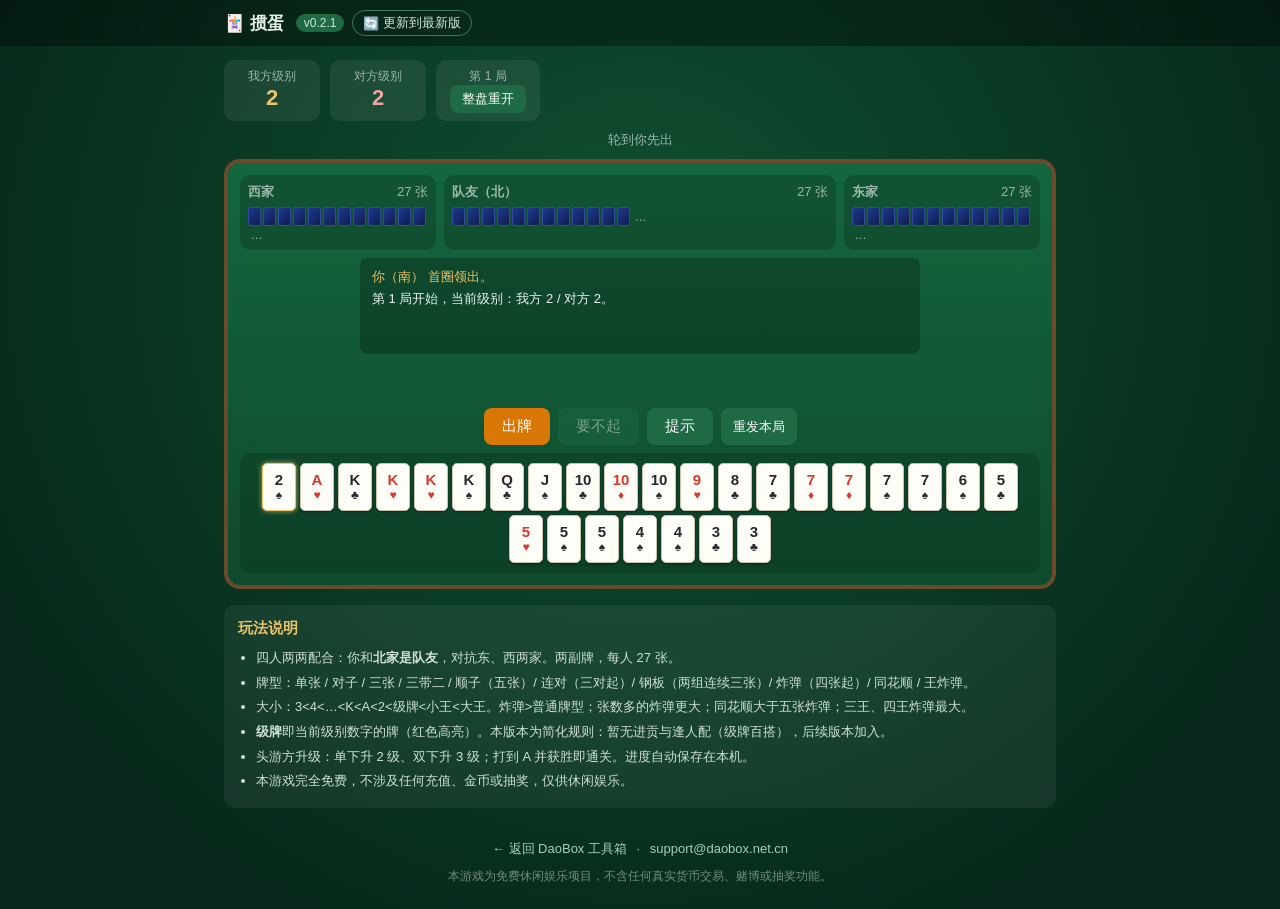
==== public/index.html @ 1a46c07b "seo: 补 robots/sitemap + 首页关键词 TDK（百度/Google 收录优化，儿童教育主轴）" ====
<!DOCTYPE html>
<html lang="zh-CN">
<head>
  <script>
    // 双域名适配：国内 daobox.net.cn / 海外 daobox.app（掼蛋暂只部署国内）
    window.DB_HOME = location.hostname.indexOf('daobox.net.cn') !== -1
      ? 'https://daobox.net.cn' : 'https://daobox.app';
  </script>
  <meta charset="UTF-8">
  <meta name="viewport" content="width=device-width, initial-scale=1.0, viewport-fit=cover">
  <title>掼蛋在线玩 - 经典掼蛋纸牌游戏免费对战 | 道盒 DaoBox</title>
  <meta name="description" content="DaoBox 掼蛋：经典四人两两配合纸牌竞技，单机 AI 对手免费畅玩，随时来一局。规则正统、出牌流畅，掼蛋爱好者与新手都能快速上手。"
  <meta name="keywords" content="掼蛋,掼蛋在线玩,掼蛋游戏,纸牌游戏,棋牌游戏">
  <link rel="manifest" href="manifest.json">
  <link rel="icon" href="icons/favicon.svg" type="image/svg+xml">
  <link rel="apple-touch-icon" href="icons/apple-touch-icon.png">
  <meta name="theme-color" content="#0f5132">
  <link rel="stylesheet" href="style.css?v=1">
</head>
<body>
  <header class="topbar">
    <div class="topbar-inner">
      <div class="brand">🃏 掼蛋</div>
      <div class="topbar-tools"><span class="version-badge" id="app-version">v0.1.0</span><button class="refresh-btn" id="refresh-btn" type="button" aria-label="更新到最新版">🔄<span class="rb-full">更新到最新版</span><span class="rb-short">更新</span></button></div>
      <div class="topbar-slot" id="db-account-slot"></div>
    </div>
  </header>

  <main class="page">
    <section class="hud">
      <div class="score-box"><div class="score-label">我方级别</div><div class="score-value level-badge" id="level-us">2</div></div>
      <div class="score-box"><div class="score-label">对方级别</div><div class="score-value level-badge them" id="level-them">2</div></div>
      <div class="score-box"><div class="score-label" id="hand-num">第 1 局</div><button id="btn-reset-all" class="btn small" type="button">整盘重开</button></div>
    </section>

    <p class="hint" id="trick-info">点「开始」发牌</p>

    <div class="table">
      <div class="seat seat-n" id="seat-2"></div>
      <div class="seat seat-w" id="seat-3"></div>
      <div class="seat seat-e" id="seat-1"></div>
      <div class="center-info">
        <div id="game-log" class="game-log" aria-live="polite"></div>
      </div>
      <div class="my-zone">
        <div class="controls">
          <button id="btn-play" class="btn primary" type="button">出牌</button>
          <button id="btn-pass" class="btn" type="button">要不起</button>
          <button id="btn-hint" class="btn" type="button">提示</button>
          <button id="btn-new-hand" class="btn small" type="button">重发本局</button>
        </div>
        <div id="my-hand" class="my-hand" aria-label="你的手牌"></div>
      </div>
    </div>

    <div id="flash" class="flash hidden"></div>

    <section class="tips">
      <h2>玩法说明</h2>
      <ul>
        <li>四人两两配合：你和<b>北家是队友</b>，对抗东、西两家。两副牌，每人 27 张。</li>
        <li>牌型：单张 / 对子 / 三张 / 三带二 / 顺子（五张）/ 连对（三对起）/ 钢板（两组连续三张）/ 炸弹（四张起）/ 同花顺 / 王炸弹。</li>
        <li>大小：3&lt;4&lt;…&lt;K&lt;A&lt;2&lt;级牌&lt;小王&lt;大王。炸弹&gt;普通牌型；张数多的炸弹更大；同花顺大于五张炸弹；三王、四王炸弹最大。</li>
        <li><b>级牌</b>即当前级别数字的牌（红色高亮）。本版本为简化规则：暂无进贡与逢人配（级牌百搭），后续版本加入。</li>
        <li>头游方升级：单下升 2 级、双下升 3 级；打到 A 并获胜即通关。进度自动保存在本机。</li>
        <li>本游戏完全免费，不涉及任何充值、金币或抽奖，仅供休闲娱乐。</li>
      </ul>
    </section>
  </main>

  <!-- 局结算弹窗 -->
  <div id="result-modal" class="modal hidden">
    <div class="modal-box">
      <h3 id="result-title">本局结束</h3>
      <div id="result-body"></div>
      <button id="btn-next-hand" class="btn primary" type="button">下一局</button>
    </div>
  </div>

  <!-- 时长锁定弹窗 -->
  <div id="time-lock" class="modal hidden">
    <div class="modal-box">
      <h3>今日娱乐时长已用完</h3>
      <p>游客每天 15 分钟、注册用户 30 分钟（邀好友注册当天可加时）。注册登录解锁更多时长。</p>
      <a id="lock-login" class="btn primary" href="#">注册 / 登录</a>
      <button id="lock-close" class="btn" type="button">知道了</button>
    </div>
  </div>

  <footer class="footer">
    <a id="home-link" href="javascript:void(0)">← 返回 DaoBox 工具箱</a>
    <span class="dot">·</span>
    <span id="contact-email"></span>
  </footer>
  <p class="disclaimer">本游戏为免费休闲娱乐项目，不含任何真实货币交易、赌博或抽奖功能。</p>

  <script>
    // 联系邮箱运行时拼接（防 Cloudflare obfuscate）
    (function () {
      var u = 'support', d = 'daobox.net.cn';
      document.getElementById('contact-email').innerHTML =
        '<a href="mailto:' + u + '@' + d + '">' + u + '@' + d + '</a>';
    })();
  </script>
  <script src="rules.js?v=2"></script>
  <script src="ai.js?v=1"></script>
  <script src="app.js?v=3"></script>
  <script>document.write('<script src="' + window.DB_HOME + '/portal.js" data-app="guandan"><\/script>');</script>
  <script>
    (function () {
      var login = document.getElementById('lock-login');
      if (login) login.href = window.DB_HOME + '/login?src=guandan';
      var home = document.getElementById('home-link');
      if (home) home.href = window.DB_HOME + '?src=guandan';
    })();
  </script>
  <script>
    if ('serviceWorker' in navigator) {
      window.addEventListener('load', function () {
        navigator.serviceWorker.register('./service-worker.js').catch(function () {});
      });
    }
  
      // 切回前台时触发 SW 更新检查（覆盖长期不关闭的页面，方案A）
      document.addEventListener('visibilitychange', function () {
        if (document.visibilityState !== 'visible' || !('serviceWorker' in navigator)) return;
        navigator.serviceWorker.getRegistration().then(function (r) {
          if (r) r.update().catch(function () {});
        }).catch(function () {});
      });
  </script>
</body>
</html>
---- public/style.css ----
/* 掼蛋 PWA v0.1 */
:root {
  --felt: #0f5132;
  --felt-dark: #0b3d23;
  --bg: #07281a;
  --card-bg: #fffdf7;
  --red: #d43a2f;
  --black: #26292e;
  --gold: #e9c46a;
  --text: #e8f2ec;
  --muted: #9db8ab;
}
* { box-sizing: border-box; margin: 0; padding: 0; }
body {
  font-family: -apple-system, "PingFang SC", "Microsoft YaHei", sans-serif;
  background: radial-gradient(ellipse at 50% 30%, var(--felt) 0%, var(--bg) 80%);
  color: var(--text);
  min-height: 100vh;
}
.hidden { display: none !important; }

/* 顶栏（家族统一件） */
.topbar { background: rgba(0,0,0,.35); position: sticky; top: 0; z-index: 50; backdrop-filter: blur(6px); }
.topbar-inner { max-width: 860px; margin: 0 auto; display: flex; align-items: center; gap: 12px; padding: 10px 14px; flex-wrap: wrap; }
.brand { font-weight: 700; font-size: 17px; }
.topbar-tools { display: flex; align-items: center; gap: 8px; }
.version-badge { background: #1d6a45; color: #cfe8da; font-size: 12px; padding: 2px 8px; border-radius: 10px; }
.refresh-btn { background: none; border: 1px solid #3a7a58; color: #cfe8da; height: 26px; padding: 0 10px; border-radius: 999px; cursor: pointer; font-size: 13px; display: inline-flex; align-items: center; gap: 4px; white-space: nowrap; }
.topbar-slot { margin-left: auto; }

.page { max-width: 860px; margin: 0 auto; padding: 14px; }

/* HUD */
.hud { display: flex; gap: 10px; align-items: stretch; margin-bottom: 10px; flex-wrap: wrap; }
.score-box { background: rgba(255,255,255,.07); border-radius: 10px; padding: 8px 14px; text-align: center; min-width: 96px; }
.score-label { font-size: 12px; color: var(--muted); }
.score-value { font-size: 22px; font-weight: 700; color: var(--gold); }
.level-badge.them { color: #f0a5a0; }
.hint { text-align: center; color: var(--muted); font-size: 13px; margin-bottom: 10px; min-height: 18px; }

/* 牌桌 */
.table {
  background: linear-gradient(180deg, #14663f, #0e4a2d);
  border: 4px solid #6b4a2b;
  border-radius: 16px;
  padding: 12px;
  min-height: 430px;
  position: relative;
  display: grid;
  grid-template-columns: 1fr 2fr 1fr;
  grid-template-rows: auto 1fr auto;
  grid-template-areas: "w n e" "c c c" "me me me";
  gap: 8px;
}
.seat { background: rgba(0,0,0,.18); border-radius: 10px; padding: 8px; }
.seat-n { grid-area: n; }
.seat-w { grid-area: w; }
.seat-e { grid-area: e; }
.seat-head { display: flex; justify-content: space-between; font-size: 13px; color: var(--muted); margin-bottom: 6px; }
.seat-head.active b { color: var(--gold); }
.seat-head.active { outline: 1px solid var(--gold); border-radius: 6px; padding: 2px 6px; }
.pass-tag { color: #f0c0bc; font-size: 13px; margin: 4px 0; }
.played { display: flex; flex-wrap: wrap; gap: 3px; margin: 4px 0; }
.backs { display: flex; flex-wrap: wrap; gap: 2px; margin-top: 4px; }
.backs i { width: 13px; height: 19px; background: linear-gradient(135deg, #1d3a8f, #101c4d); border-radius: 2px; border: 1px solid #33499e; }
.backs em { color: var(--muted); font-size: 12px; align-self: center; margin-left: 3px; }

.center-info { grid-area: c; display: flex; justify-content: center; }
.game-log {
  width: 100%; max-width: 560px; background: rgba(0,0,0,.25);
  border-radius: 8px; padding: 8px 12px; font-size: 13px; line-height: 1.7;
  max-height: 96px; overflow: hidden;
}
.game-log div:first-child { color: var(--gold); }

/* 牌 */
.card {
  display: inline-flex; flex-direction: column; align-items: center; justify-content: center;
  width: 34px; height: 48px; background: var(--card-bg);
  border-radius: 5px; border: 1.5px solid #c9c2ae; color: var(--black);
  font-size: 14px; line-height: 1.1; user-select: none; cursor: pointer;
  box-shadow: 0 1px 2px rgba(0,0,0,.4);
}
.card b { font-size: 15px; }
.card i { font-style: normal; font-size: 12px; }
.card.red { color: var(--red); }
.card.level { border-color: var(--gold); box-shadow: 0 0 5px rgba(233,196,106,.8); }
.card.mini { width: 26px; height: 37px; font-size: 11px; cursor: default; }
.card.mini b { font-size: 12px; }
.card.mini i { font-size: 10px; }
.card.joker { width: 40px; font-size: 11px; }

.my-zone { grid-area: me; }
.controls { display: flex; gap: 8px; justify-content: center; margin-bottom: 8px; flex-wrap: wrap; }
.my-hand {
  display: flex; flex-wrap: wrap; gap: 4px; justify-content: center;
  background: rgba(0,0,0,.15); border-radius: 10px; padding: 10px; min-height: 74px;
}
.my-hand .card.sel { transform: translateY(-10px); border-color: var(--gold); box-shadow: 0 4px 8px rgba(0,0,0,.5); }
.empty-tip { color: var(--muted); font-size: 13px; align-self: center; }

/* 按钮 */
.btn {
  background: #1d6a45; color: #fff; border: none; border-radius: 8px;
  padding: 9px 18px; font-size: 15px; cursor: pointer;
}
.btn.primary { background: #d97706; }
.btn.small { padding: 5px 12px; font-size: 13px; }
.btn:disabled { opacity: .45; cursor: not-allowed; }

/* 提示条 */
.flash {
  position: fixed; left: 50%; bottom: 120px; transform: translateX(-50%);
  background: rgba(0,0,0,.8); color: #ffd9a0; padding: 8px 18px;
  border-radius: 20px; font-size: 14px; z-index: 90;
}

/* 说明 */
.tips { margin-top: 16px; background: rgba(255,255,255,.06); border-radius: 10px; padding: 14px; }
.tips h2 { font-size: 15px; margin-bottom: 8px; color: var(--gold); }
.tips li { font-size: 13px; line-height: 1.9; color: #cfe0d6; margin-left: 18px; }

/* 弹窗 */
.modal {
  position: fixed; inset: 0; background: rgba(0,0,0,.6); z-index: 100;
  display: flex; align-items: center; justify-content: center; padding: 20px;
}
.modal-box {
  background: #103826; border: 1px solid #2c6a4b; border-radius: 14px;
  padding: 24px; max-width: 340px; width: 100%; text-align: center;
}
.modal-box h3 { margin-bottom: 12px; color: var(--gold); }
.modal-box p { font-size: 14px; line-height: 1.8; color: #cfe0d6; margin-bottom: 10px; }
.modal-box .btn { display: inline-block; margin: 4px; text-decoration: none; }

/* 页脚（家族统一件） */
.footer { text-align: center; padding: 18px 0 4px; font-size: 13px; }
.footer a { color: #9fd4b8; text-decoration: none; }
.footer .dot { color: var(--muted); margin: 0 6px; }
.disclaimer { text-align: center; color: #6f8d7f; font-size: 12px; padding: 6px 0 24px; }

@media (max-width: 620px) {
  .table { grid-template-columns: 1fr 1fr; grid-template-areas: "n n" "w e" "c c" "me me"; }
  .card { width: 30px; height: 43px; }
}

/* v更新按钮分层：手机端缩短文案 */
.rb-short{display:none}
@media (max-width:480px){.rb-full{display:none}.rb-short{display:inline}}
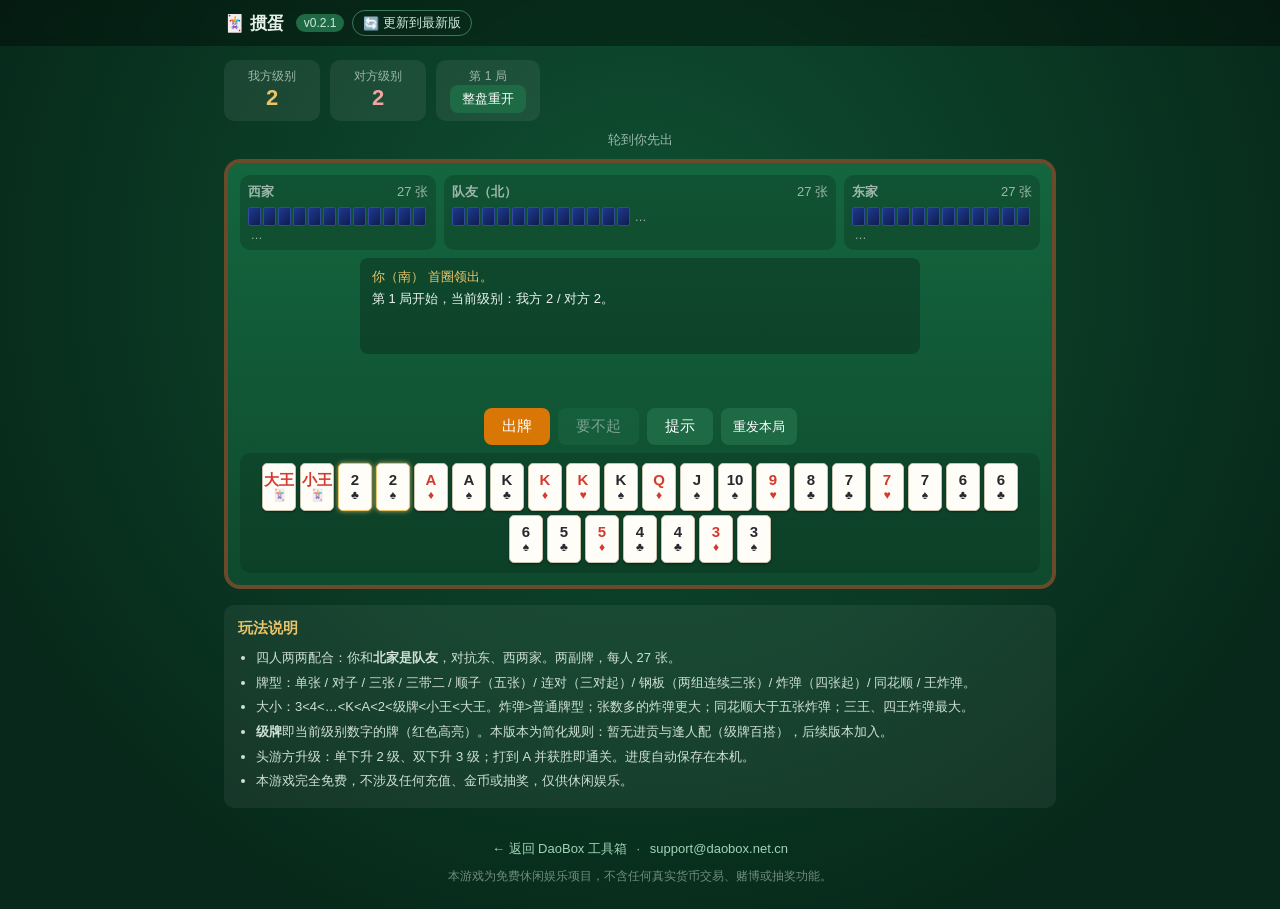
==== commit 64fec611: "seo: index.html meta 追加防沉迷/家长管控关键词与描述" ====
--- a/public/index.html
+++ b/public/index.html
@@ -9,8 +9,8 @@
   <meta charset="UTF-8">
   <meta name="viewport" content="width=device-width, initial-scale=1.0, viewport-fit=cover">
   <title>掼蛋在线玩 - 经典掼蛋纸牌游戏免费对战 | 道盒 DaoBox</title>
-  <meta name="description" content="DaoBox 掼蛋：经典四人两两配合纸牌竞技，单机 AI 对手免费畅玩，随时来一局。规则正统、出牌流畅，掼蛋爱好者与新手都能快速上手。"
-  <meta name="keywords" content="掼蛋,掼蛋在线玩,掼蛋游戏,纸牌游戏,棋牌游戏">
+  <meta name="description" content="DaoBox 掼蛋：经典四人两两配合纸牌竞技，单机 AI 对手免费畅玩，随时来一局。规则正统、出牌流畅，掼蛋爱好者与新手都能快速上手。家长可控时长，孩子玩得安心。"
+  <meta name="keywords" content="掼蛋,掼蛋在线玩,掼蛋游戏,纸牌游戏,棋牌游戏,儿童防沉迷,家长管控">
   <link rel="manifest" href="manifest.json">
   <link rel="icon" href="icons/favicon.svg" type="image/svg+xml">
   <link rel="apple-touch-icon" href="icons/apple-touch-icon.png">
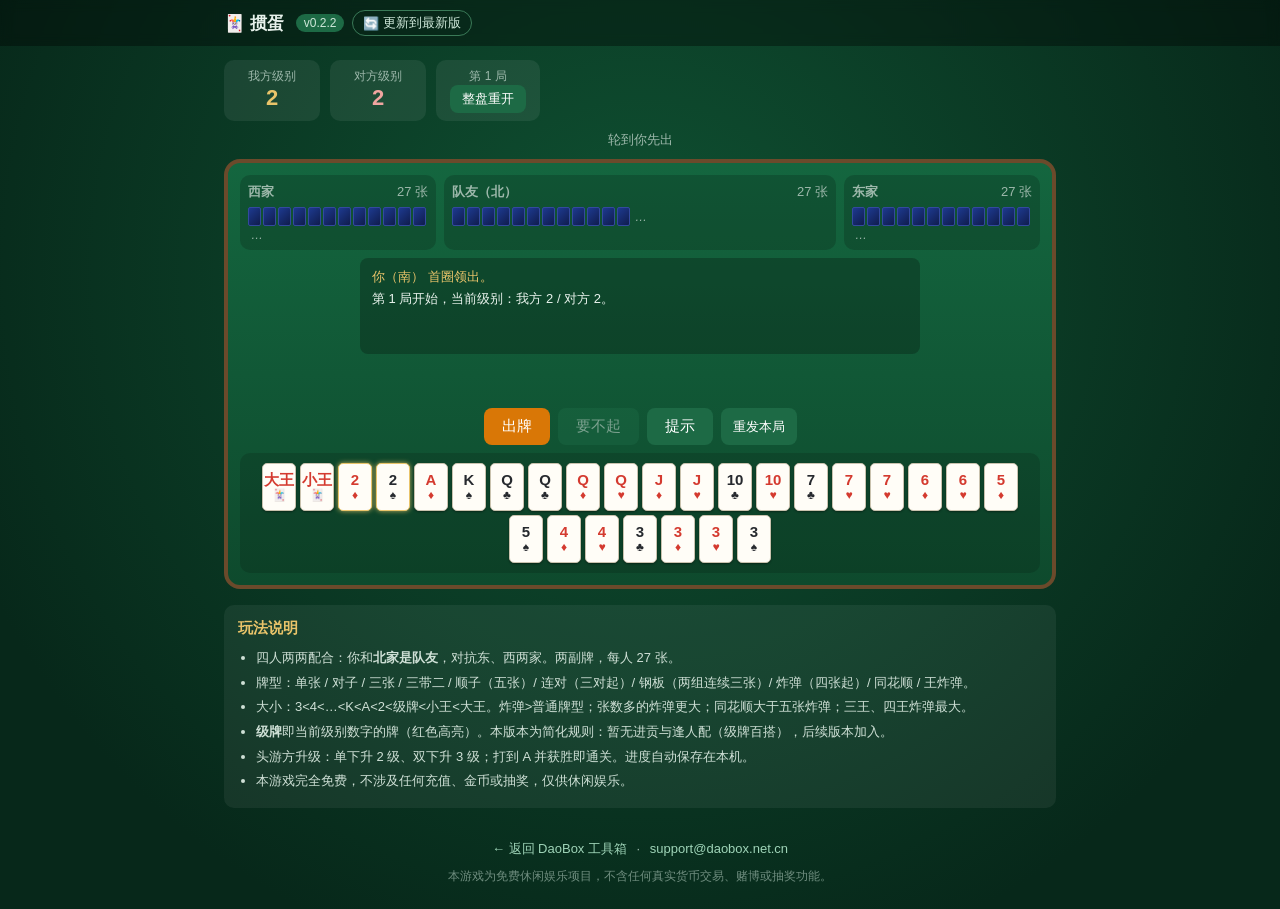
==== commit 4b70559b: "fix: 更新按钮改强制回源 + 返回工具箱链接域名自适应 + 版本号递增" ====
--- a/public/index.html
+++ b/public/index.html
@@ -104,7 +104,7 @@
   </script>
   <script src="rules.js?v=2"></script>
   <script src="ai.js?v=1"></script>
-  <script src="app.js?v=3"></script>
+  <script src="app.js?v=0.2.2"></script>
   <script>document.write('<script src="' + window.DB_HOME + '/portal.js" data-app="guandan"><\/script>');</script>
   <script>
     (function () {
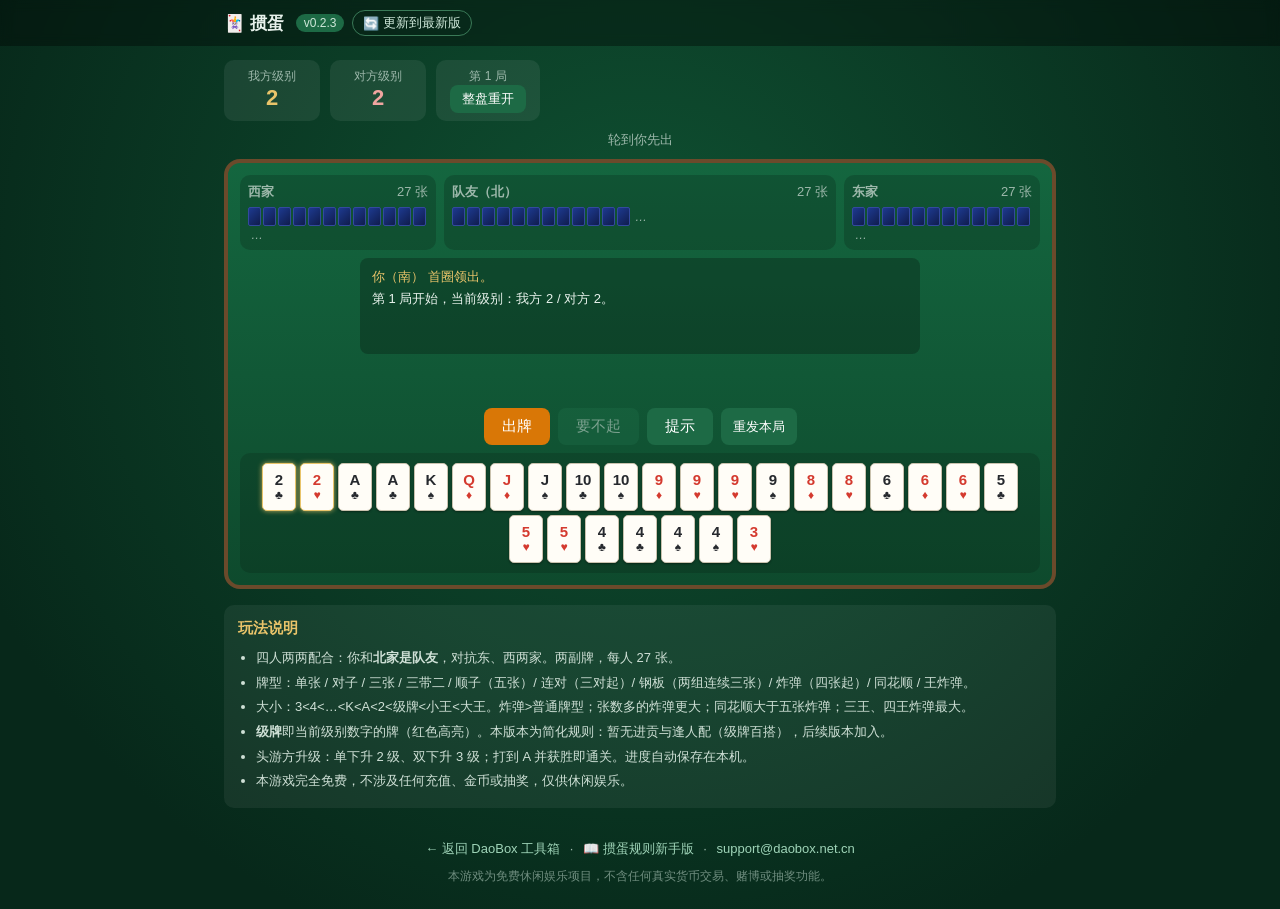
==== commit 9a4d6c82: "seo: 新增《掼蛋规则一篇讲清：新手第一次上桌必看》+ 首页静态内链，v0.2.3" ====
--- a/public/index.html
+++ b/public/index.html
@@ -90,6 +90,8 @@
   <footer class="footer">
     <a id="home-link" href="javascript:void(0)">← 返回 DaoBox 工具箱</a>
     <span class="dot">·</span>
+    <a href="/guides/guandan-rules-for-beginners.html">📖 掼蛋规则新手版</a>
+    <span class="dot">·</span>
     <span id="contact-email"></span>
   </footer>
   <p class="disclaimer">本游戏为免费休闲娱乐项目，不含任何真实货币交易、赌博或抽奖功能。</p>
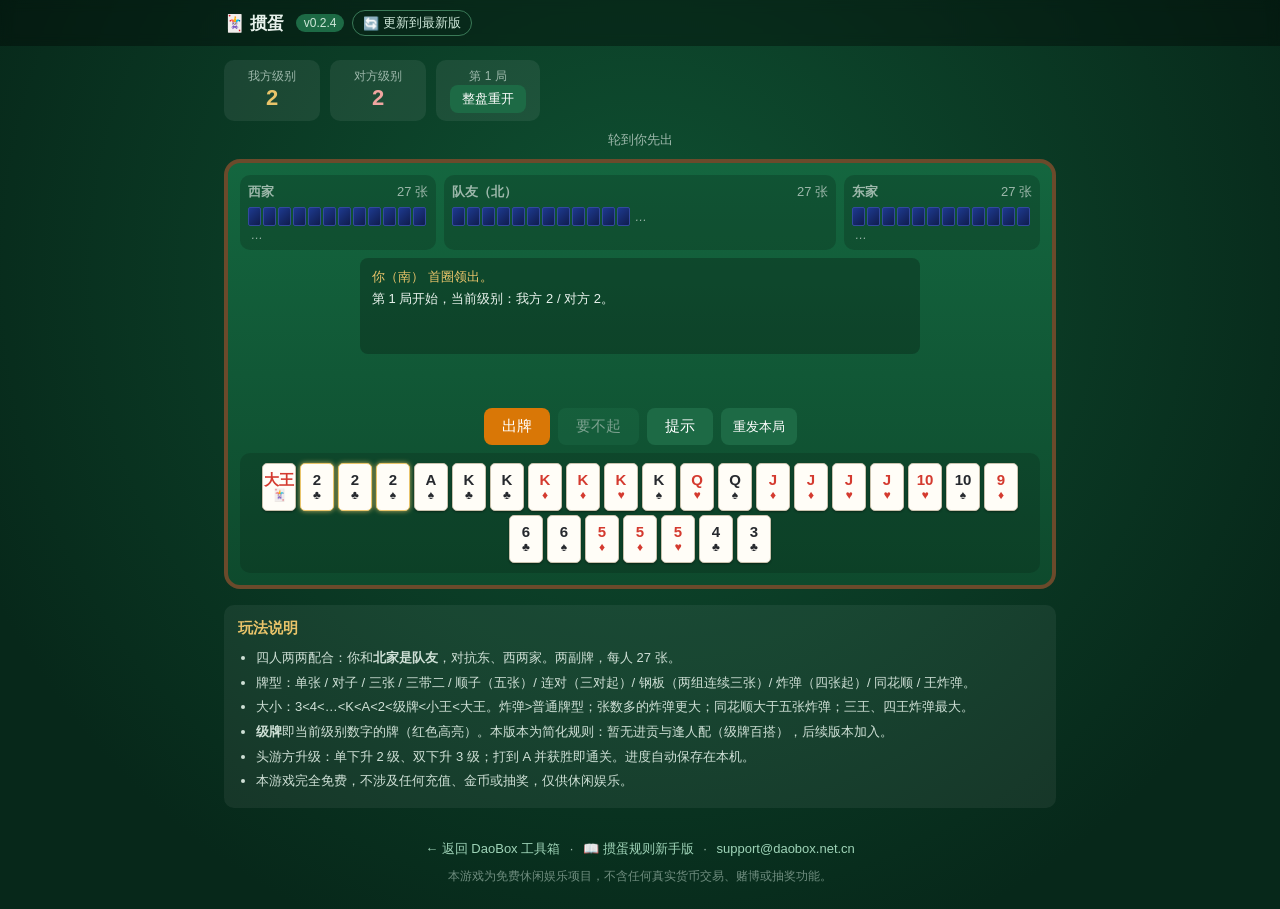
==== commit b475a081: "fix: 同步10和20分钟时长规则" ====
--- a/public/index.html
+++ b/public/index.html
@@ -81,7 +81,7 @@
   <div id="time-lock" class="modal hidden">
     <div class="modal-box">
       <h3>今日娱乐时长已用完</h3>
-      <p>游客每天 15 分钟、注册用户 30 分钟（邀好友注册当天可加时）。注册登录解锁更多时长。</p>
+      <p>游客每天 10 分钟、注册用户 20 分钟（邀好友注册当天可加时）。注册登录解锁更多时长。</p>
       <a id="lock-login" class="btn primary" href="#">注册 / 登录</a>
       <button id="lock-close" class="btn" type="button">知道了</button>
     </div>
@@ -106,7 +106,7 @@
   </script>
   <script src="rules.js?v=2"></script>
   <script src="ai.js?v=1"></script>
-  <script src="app.js?v=0.2.2"></script>
+  <script src="app.js?v=0.2.4"></script>
   <script>document.write('<script src="' + window.DB_HOME + '/portal.js" data-app="guandan"><\/script>');</script>
   <script>
     (function () {
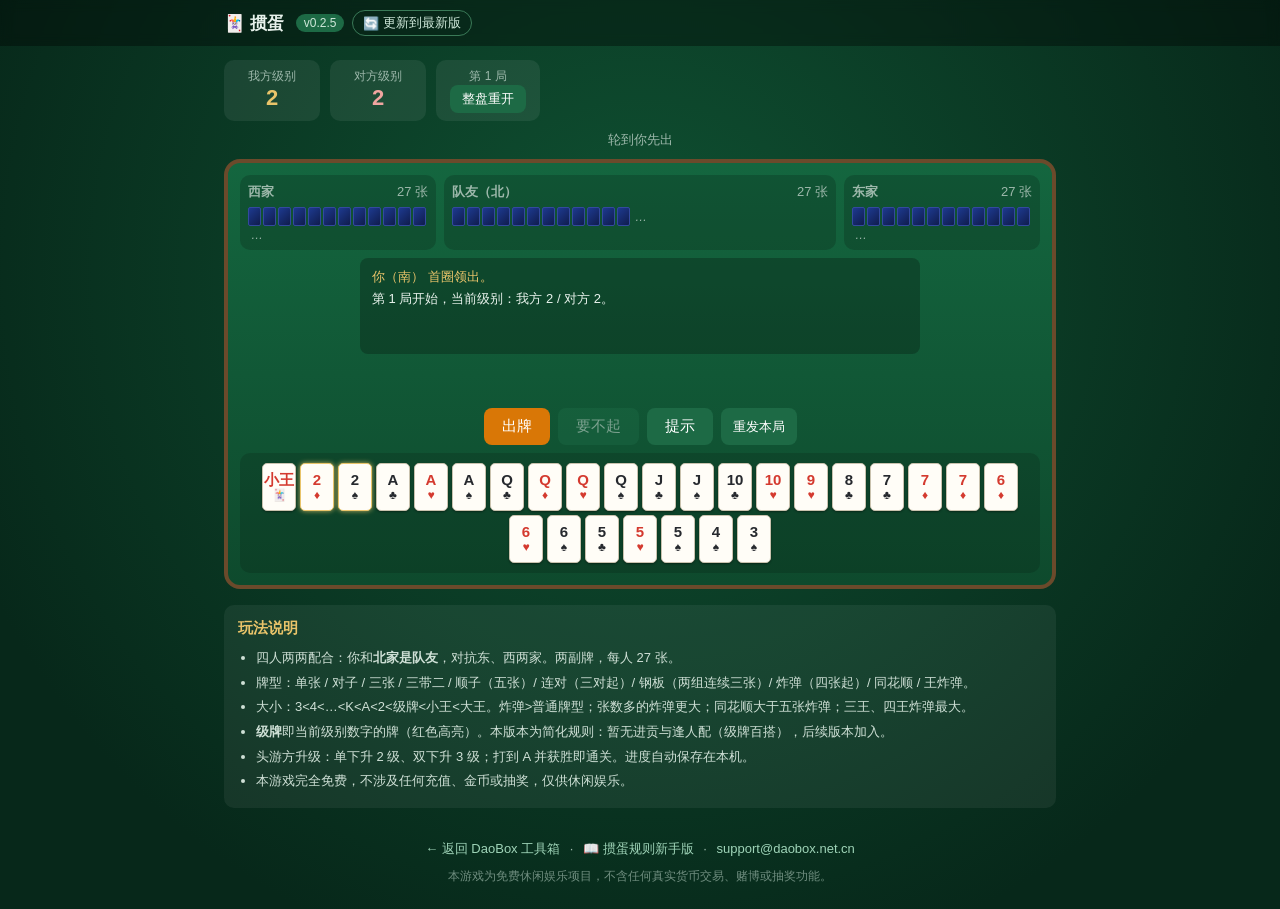
==== commit 292a69f6: "seo: 补齐国内首页 canonical" ====
--- a/public/index.html
+++ b/public/index.html
@@ -9,6 +9,7 @@
   <meta charset="UTF-8">
   <meta name="viewport" content="width=device-width, initial-scale=1.0, viewport-fit=cover">
   <title>掼蛋在线玩 - 经典掼蛋纸牌游戏免费对战 | 道盒 DaoBox</title>
+  <link rel="canonical" href="https://guandan.daobox.net.cn/">
   <meta name="description" content="DaoBox 掼蛋：经典四人两两配合纸牌竞技，单机 AI 对手免费畅玩，随时来一局。规则正统、出牌流畅，掼蛋爱好者与新手都能快速上手。家长可控时长，孩子玩得安心。"
   <meta name="keywords" content="掼蛋,掼蛋在线玩,掼蛋游戏,纸牌游戏,棋牌游戏,儿童防沉迷,家长管控">
   <link rel="manifest" href="manifest.json">
@@ -106,7 +107,7 @@
   </script>
   <script src="rules.js?v=2"></script>
   <script src="ai.js?v=1"></script>
-  <script src="app.js?v=0.2.4"></script>
+  <script src="app.js?v=0.2.5"></script>
   <script>document.write('<script src="' + window.DB_HOME + '/portal.js" data-app="guandan"><\/script>');</script>
   <script>
     (function () {
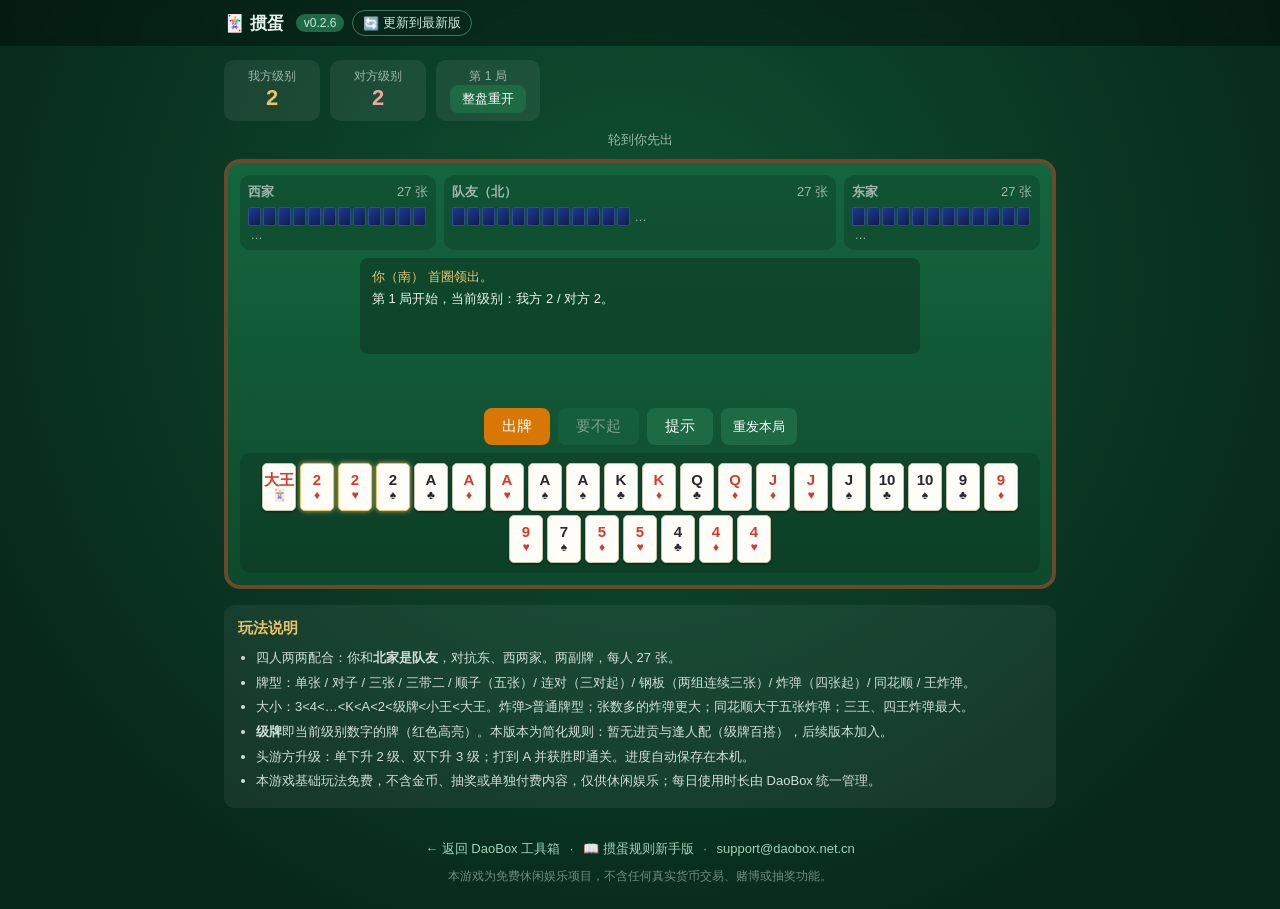
==== commit b9c2ff93: "seo: 统一免费体验与会员文案" ====
--- a/public/index.html
+++ b/public/index.html
@@ -10,7 +10,7 @@
   <meta name="viewport" content="width=device-width, initial-scale=1.0, viewport-fit=cover">
   <title>掼蛋在线玩 - 经典掼蛋纸牌游戏免费对战 | 道盒 DaoBox</title>
   <link rel="canonical" href="https://guandan.daobox.net.cn/">
-  <meta name="description" content="DaoBox 掼蛋：经典四人两两配合纸牌竞技，单机 AI 对手免费畅玩，随时来一局。规则正统、出牌流畅，掼蛋爱好者与新手都能快速上手。家长可控时长，孩子玩得安心。"
+  <meta name="description" content="DaoBox 掼蛋：经典四人两两配合纸牌竞技，单机 AI 对手随时来一局。规则正统、出牌流畅，掼蛋爱好者与新手都能快速上手。免费体验，注册后每日时长翻倍，会员全家不限时。家长可控时长，孩子玩得安心。">
   <meta name="keywords" content="掼蛋,掼蛋在线玩,掼蛋游戏,纸牌游戏,棋牌游戏,儿童防沉迷,家长管控">
   <link rel="manifest" href="manifest.json">
   <link rel="icon" href="icons/favicon.svg" type="image/svg+xml">
@@ -64,7 +64,7 @@
         <li>大小：3&lt;4&lt;…&lt;K&lt;A&lt;2&lt;级牌&lt;小王&lt;大王。炸弹&gt;普通牌型；张数多的炸弹更大；同花顺大于五张炸弹；三王、四王炸弹最大。</li>
         <li><b>级牌</b>即当前级别数字的牌（红色高亮）。本版本为简化规则：暂无进贡与逢人配（级牌百搭），后续版本加入。</li>
         <li>头游方升级：单下升 2 级、双下升 3 级；打到 A 并获胜即通关。进度自动保存在本机。</li>
-        <li>本游戏完全免费，不涉及任何充值、金币或抽奖，仅供休闲娱乐。</li>
+        <li>本游戏基础玩法免费，不含金币、抽奖或单独付费内容，仅供休闲娱乐；每日使用时长由 DaoBox 统一管理。</li>
       </ul>
     </section>
   </main>
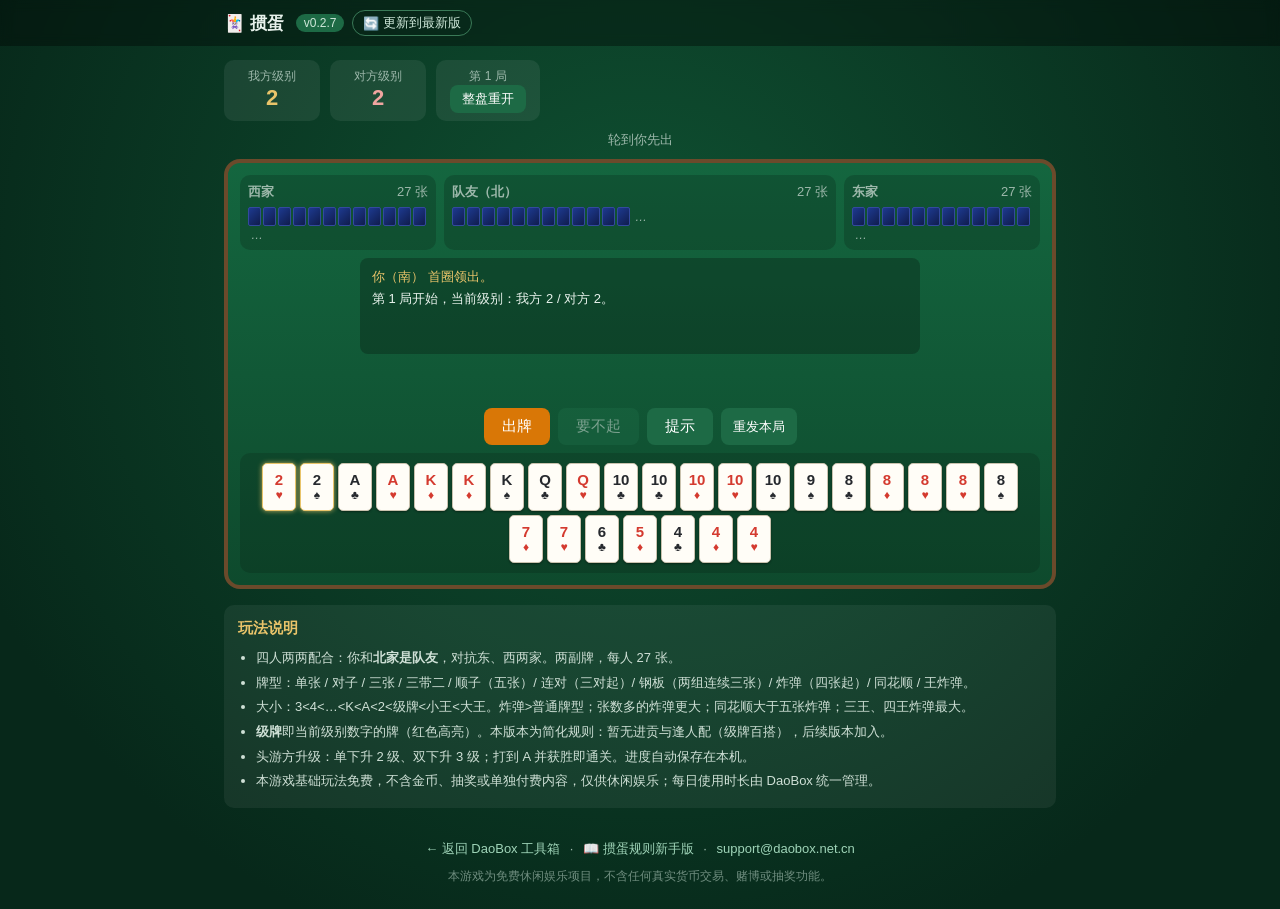
==== commit d554fcef: "feat: 接入掼蛋跨设备云同步" ====
--- a/public/index.html
+++ b/public/index.html
@@ -107,8 +107,9 @@
   </script>
   <script src="rules.js?v=2"></script>
   <script src="ai.js?v=1"></script>
-  <script src="app.js?v=0.2.5"></script>
-  <script>document.write('<script src="' + window.DB_HOME + '/portal.js" data-app="guandan"><\/script>');</script>
+  <script src="app.js?v=0.2.7"></script>
+  <script>document.write('<script src="' + window.DB_HOME + '/portal.js?v=20261127" data-app="guandan"><\/script>');</script>
+  <script>document.write('<script src="' + window.DB_HOME + '/cloud-sync.js?v=1.0.0"><\/script>');</script>
   <script>
     (function () {
       var login = document.getElementById('lock-login');
